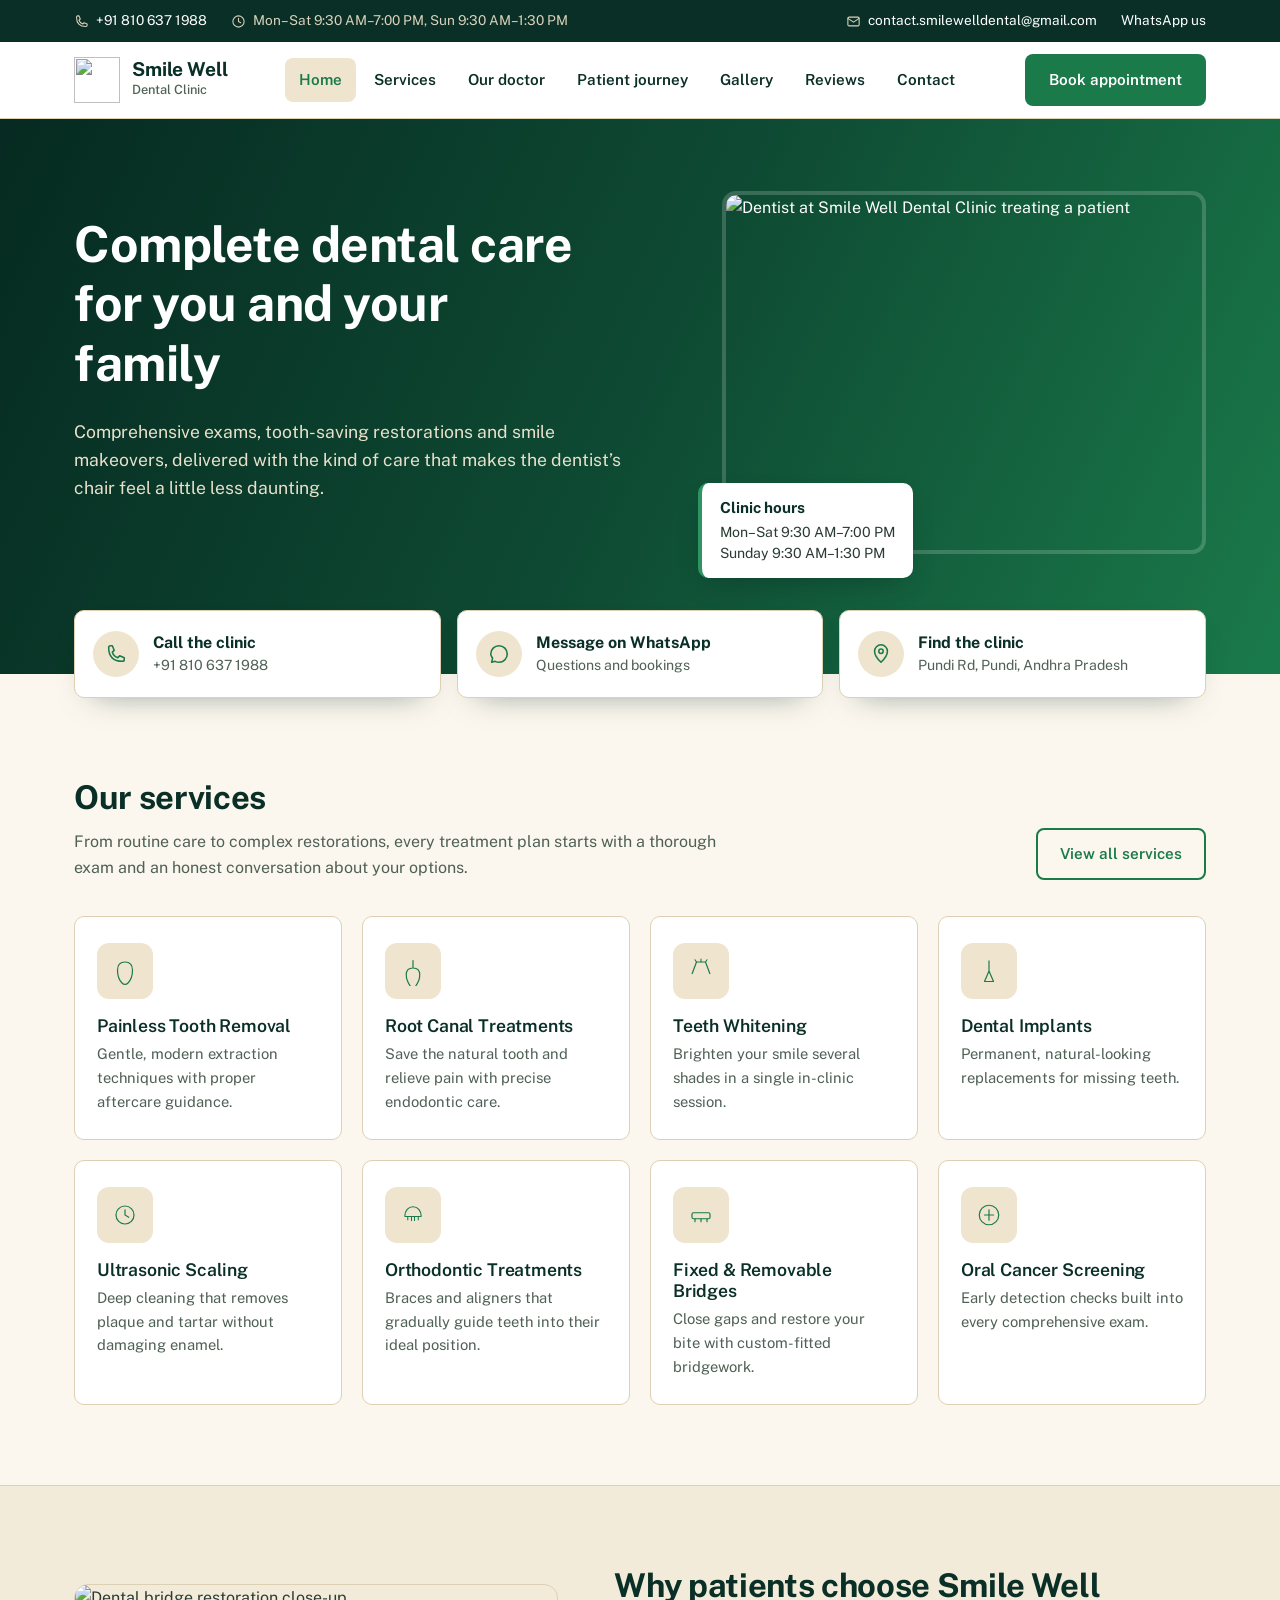
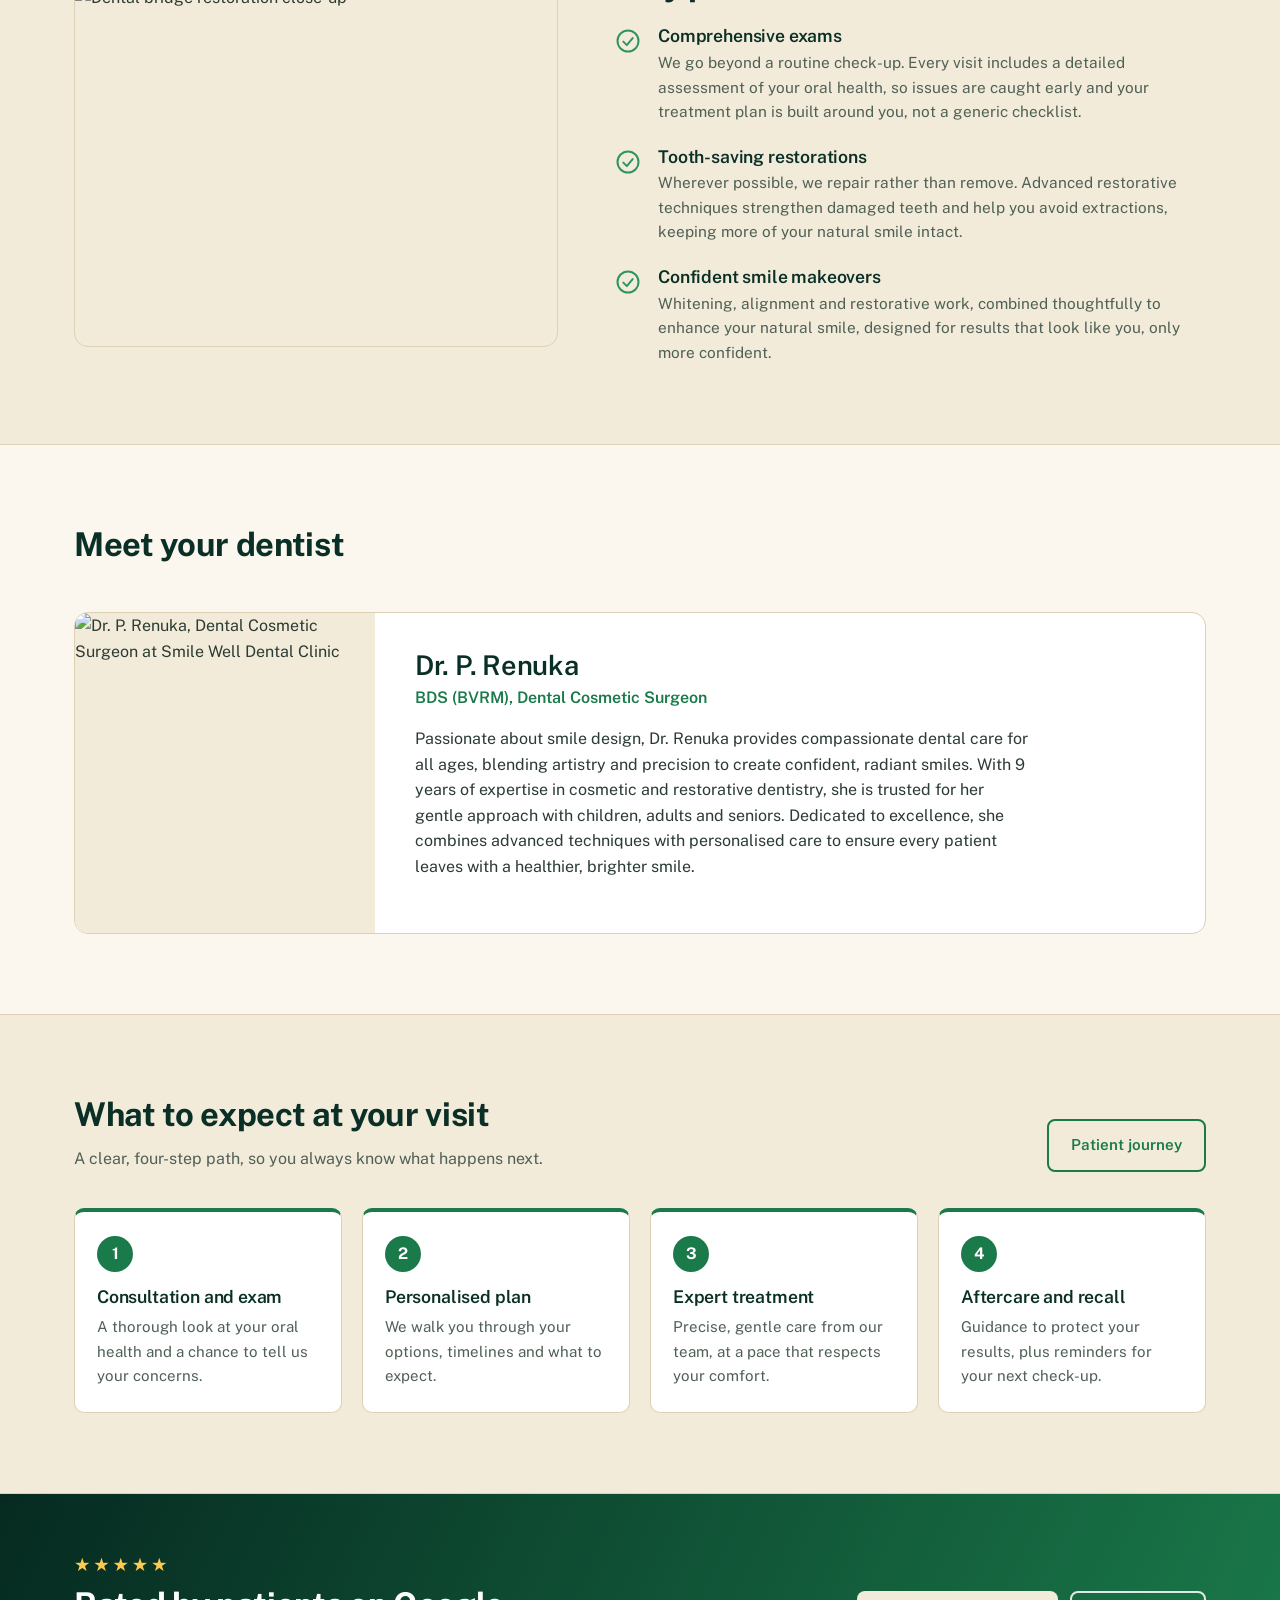
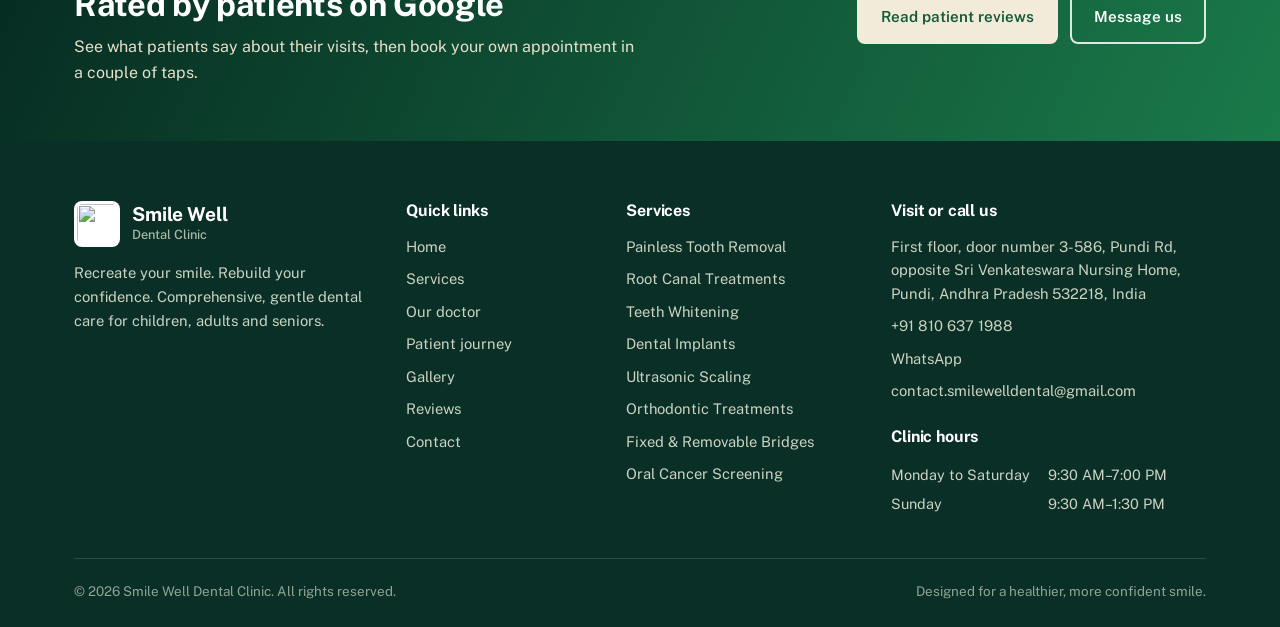
==== index.html @ d3aac513 "Add files via upload" ====
<!DOCTYPE html>
<html lang="en">
<head>
<meta charset="UTF-8">
<meta name="viewport" content="width=device-width, initial-scale=1.0">
<title>Smile Well Dental Clinic — Recreate Your Smile</title>
<meta name="description" content="Smile Well Dental Clinic — comprehensive exams, tooth-saving restorations and confident smile makeovers. Book your appointment by phone or WhatsApp.">
<link rel="preconnect" href="https://fonts.googleapis.com">
<link rel="preconnect" href="https://fonts.gstatic.com" crossorigin>
<link href="https://fonts.googleapis.com/css2?family=Public+Sans:wght@400;500;600;700&display=swap" rel="stylesheet">
<link rel="stylesheet" href="styles.css">
</head>
<body>

<div class="topbar">
  <div class="wrap">
    <ul>
      <li><svg viewBox="0 0 24 24" fill="none" stroke="currentColor" stroke-width="1.7" stroke-linecap="round" stroke-linejoin="round" aria-hidden="true" ><path d="M4 5c0-1 1-2 2-2h2l2 5-2 2c1 3 3 5 6 6l2-2 5 2v2c0 1-1 2-2 2C9 20 4 15 4 5z"/></svg><a href="tel:+918106371988">+91 810 637 1988</a></li>
      <li class="hide-sm"><svg viewBox="0 0 24 24" fill="none" stroke="currentColor" stroke-width="1.7" stroke-linecap="round" stroke-linejoin="round" aria-hidden="true" ><circle cx="12" cy="12" r="9"/><path d="M12 7v5l3.5 2"/></svg>Mon&ndash;Sat 9:30 AM&ndash;7:00 PM, Sun 9:30 AM&ndash;1:30 PM</li>
    </ul>
    <ul>
      <li class="hide-sm"><svg viewBox="0 0 24 24" fill="none" stroke="currentColor" stroke-width="1.7" stroke-linecap="round" stroke-linejoin="round" aria-hidden="true" ><rect x="3" y="5" width="18" height="14" rx="2"/><path d="M3 7l9 6 9-6"/></svg><a href="mailto:contact.smilewelldental@gmail.com">contact.smilewelldental@gmail.com</a></li>
      <li><a href="https://wa.me/918106371988" target="_blank" rel="noopener">WhatsApp us</a></li>
    </ul>
  </div>
</div>
<header class="site">
  <div class="wrap nav">
    <a href="index.html" class="brand" aria-label="Smile Well Dental Clinic, home">
      <img class="mark" src="assets/logo.png" alt="">
      <span><b>Smile Well</b><small>Dental Clinic</small></span>
    </a>
    <nav class="nav-links" id="navLinks" aria-label="Main">
      <a href="index.html" class="active" aria-current="page">Home</a><a href="treatments.html">Services</a><a href="dentist.html">Our doctor</a><a href="how-it-works.html">Patient journey</a><a href="gallery.html">Gallery</a><a href="reviews.html">Reviews</a><a href="contact.html">Contact</a>
    </nav>
    <div class="nav-cta">
      <a class="btn btn-primary" href="contact.html">Book appointment</a>
      <button class="hamburger" id="hamburger" aria-label="Toggle menu" aria-expanded="false" aria-controls="navLinks"><span></span><span></span><span></span></button>
    </div>
  </div>
</header>

<main>
<section class="hero">
  <div class="wrap hero-grid">
    <div class="hero-copy">
      <h1>Complete dental care for you and your family</h1>
      <p class="lead">Comprehensive exams, tooth-saving restorations and smile makeovers, delivered with the kind of care that makes the dentist&rsquo;s chair feel a little less daunting.</p>
    </div>
    <div class="hero-media">
      <img src="assets/hero.jpg" alt="Dentist at Smile Well Dental Clinic treating a patient">
      <div class="hero-hours"><strong>Clinic hours</strong>Mon&ndash;Sat 9:30 AM&ndash;7:00 PM<br>Sunday 9:30 AM&ndash;1:30 PM</div>
    </div>
  </div>
</section>

<section class="quick">
  <div class="wrap quick-grid">
    <a class="quick-tile" href="tel:+918106371988"><span class="q-ico"><svg viewBox="0 0 24 24" fill="none" stroke="currentColor" stroke-width="1.7" stroke-linecap="round" stroke-linejoin="round" aria-hidden="true" ><path d="M4 5c0-1 1-2 2-2h2l2 5-2 2c1 3 3 5 6 6l2-2 5 2v2c0 1-1 2-2 2C9 20 4 15 4 5z"/></svg></span><span><b>Call the clinic</b>+91 810 637 1988</span></a>
    <a class="quick-tile" href="https://wa.me/918106371988" target="_blank" rel="noopener"><span class="q-ico"><svg viewBox="0 0 24 24" fill="none" stroke="currentColor" stroke-width="1.7" stroke-linecap="round" stroke-linejoin="round" aria-hidden="true" ><path d="M3 12c0-5 4-9 9-9s9 4 9 9-4 9-9 9c-1.5 0-3-.4-4.2-1L4 21l1-4.5C3.7 15 3 13.6 3 12z"/></svg></span><span><b>Message on WhatsApp</b>Questions and bookings</span></a>
    <a class="quick-tile" href="contact.html"><span class="q-ico"><svg viewBox="0 0 24 24" fill="none" stroke="currentColor" stroke-width="1.7" stroke-linecap="round" stroke-linejoin="round" aria-hidden="true" ><path d="M12 21s7-6.5 7-12a7 7 0 10-14 0c0 5.5 7 12 7 12z"/><circle cx="12" cy="9" r="2.4"/></svg></span><span><b>Find the clinic</b>Pundi Rd, Pundi, Andhra Pradesh</span></a>
  </div>
</section>

<section class="block">
  <div class="wrap">
    <div class="section-head"><div><h2>Our services</h2><p>From routine care to complex restorations, every treatment plan starts with a thorough exam and an honest conversation about your options.</p></div><a class="btn btn-outline" href="treatments.html">View all services</a></div>
    <div class="services-grid"><a class="service-card" href="treatments.html"><span class="ico-wrap"><svg class="ico" viewBox="0 0 40 40" fill="none"><path d="M20 8c-6 0-10 4-10 11 0 7 3 14 6 17 1.3 1.3 2.6 1.8 4 1.8s2.7-.5 4-1.8c3-3 6-10 6-17 0-7-4-11-10-11z" stroke="currentColor" stroke-width="1.6"/></svg></span><h3>Painless Tooth Removal</h3><p>Gentle, modern extraction techniques with proper aftercare guidance.</p></a><a class="service-card" href="treatments.html"><span class="ico-wrap"><svg class="ico" viewBox="0 0 40 40" fill="none"><path d="M20 6v10M20 16c-6 0-9 4-9 9 0 6 3 12 6 16M20 16c6 0 9 4 9 9 0 6-3 12-6 16" stroke="currentColor" stroke-width="1.6" stroke-linecap="round"/></svg></span><h3>Root Canal Treatments</h3><p>Save the natural tooth and relieve pain with precise endodontic care.</p></a><a class="service-card" href="treatments.html"><span class="ico-wrap"><svg class="ico" viewBox="0 0 40 40" fill="none"><path d="M8 24l6-16h12l6 16" stroke="currentColor" stroke-width="1.6" stroke-linejoin="round"/><path d="M20 8v-4M14 8l-2-3M26 8l2-3" stroke="currentColor" stroke-width="1.4" stroke-linecap="round"/></svg></span><h3>Teeth Whitening</h3><p>Brighten your smile several shades in a single in-clinic session.</p></a><a class="service-card" href="treatments.html"><span class="ico-wrap"><svg class="ico" viewBox="0 0 40 40" fill="none"><path d="M20 6v14M20 20l-6 14h12l-6-14z" stroke="currentColor" stroke-width="1.6" stroke-linejoin="round"/></svg></span><h3>Dental Implants</h3><p>Permanent, natural-looking replacements for missing teeth.</p></a><a class="service-card" href="treatments.html"><span class="ico-wrap"><svg class="ico" viewBox="0 0 40 40" fill="none"><circle cx="20" cy="20" r="12" stroke="currentColor" stroke-width="1.6"/><path d="M20 13v7l5 3" stroke="currentColor" stroke-width="1.6" stroke-linecap="round"/></svg></span><h3>Ultrasonic Scaling</h3><p>Deep cleaning that removes plaque and tartar without damaging enamel.</p></a><a class="service-card" href="treatments.html"><span class="ico-wrap"><svg class="ico" viewBox="0 0 40 40" fill="none"><path d="M9 22c0-8 5-13 11-13s11 5 11 13" stroke="currentColor" stroke-width="1.6"/><path d="M9 22h22M13 22v5M18 22v6M22 22v6M27 22v5" stroke="currentColor" stroke-width="1.4"/></svg></span><h3>Orthodontic Treatments</h3><p>Braces and aligners that gradually guide teeth into their ideal position.</p></a><a class="service-card" href="treatments.html"><span class="ico-wrap"><svg class="ico" viewBox="0 0 40 40" fill="none"><rect x="8" y="17" width="24" height="8" rx="2" stroke="currentColor" stroke-width="1.6"/><path d="M12 25v4M20 25v4M28 25v4" stroke="currentColor" stroke-width="1.6" stroke-linecap="round"/></svg></span><h3>Fixed &amp; Removable Bridges</h3><p>Close gaps and restore your bite with custom-fitted bridgework.</p></a><a class="service-card" href="treatments.html"><span class="ico-wrap"><svg class="ico" viewBox="0 0 40 40" fill="none"><circle cx="20" cy="20" r="13" stroke="currentColor" stroke-width="1.6"/><path d="M20 13v14M14 20h12" stroke="currentColor" stroke-width="1.6" stroke-linecap="round"/></svg></span><h3>Oral Cancer Screening</h3><p>Early detection checks built into every comprehensive exam.</p></a></div>
  </div>
</section>

<section class="block tint">
  <div class="wrap split">
    <div class="split-media"><img src="assets/why-restorations.jpg" alt="Dental bridge restoration close-up"></div>
    <div>
      <h2>Why patients choose Smile Well</h2>
      <ul class="why-list"><li><svg viewBox="0 0 24 24" fill="none" stroke="currentColor" stroke-width="1.7" stroke-linecap="round" stroke-linejoin="round" aria-hidden="true" ><circle cx="12" cy="12" r="9"/><path d="M8 12.5l3 3 5-6"/></svg><div><h3>Comprehensive exams</h3><p>We go beyond a routine check-up. Every visit includes a detailed assessment of your oral health, so issues are caught early and your treatment plan is built around you, not a generic checklist.</p></div></li><li><svg viewBox="0 0 24 24" fill="none" stroke="currentColor" stroke-width="1.7" stroke-linecap="round" stroke-linejoin="round" aria-hidden="true" ><circle cx="12" cy="12" r="9"/><path d="M8 12.5l3 3 5-6"/></svg><div><h3>Tooth-saving restorations</h3><p>Wherever possible, we repair rather than remove. Advanced restorative techniques strengthen damaged teeth and help you avoid extractions, keeping more of your natural smile intact.</p></div></li><li><svg viewBox="0 0 24 24" fill="none" stroke="currentColor" stroke-width="1.7" stroke-linecap="round" stroke-linejoin="round" aria-hidden="true" ><circle cx="12" cy="12" r="9"/><path d="M8 12.5l3 3 5-6"/></svg><div><h3>Confident smile makeovers</h3><p>Whitening, alignment and restorative work, combined thoughtfully to enhance your natural smile, designed for results that look like you, only more confident.</p></div></li></ul>
    </div>
  </div>
</section>

<section class="block">
  <div class="wrap">
    <div class="section-head"><div><h2>Meet your dentist</h2></div></div>
    <div class="doctor-card">
      <div class="doctor-photo"><img src="assets/dr-renuka.jpg" alt="Dr. P. Renuka, Dental Cosmetic Surgeon at Smile Well Dental Clinic"></div>
      <div class="doctor-info">
        <h3 class="doctor-name">Dr. P. Renuka</h3>
        <p class="doctor-title">BDS (BVRM), Dental Cosmetic Surgeon</p>
        <p>Passionate about smile design, Dr. Renuka provides compassionate dental care for all ages, blending artistry and precision to create confident, radiant smiles. With 9 years of expertise in cosmetic and restorative dentistry, she is trusted for her gentle approach with children, adults and seniors. Dedicated to excellence, she combines advanced techniques with personalised care to ensure every patient leaves with a healthier, brighter smile.</p>
        
      </div>
    </div>
  </div>
</section>

<section class="block tint">
  <div class="wrap">
    <div class="section-head"><div><h2>What to expect at your visit</h2><p>A clear, four-step path, so you always know what happens next.</p></div><a class="btn btn-outline" href="how-it-works.html">Patient journey</a></div>
    <ol class="steps"><li class="step"><span class="step-n">1</span><h3>Consultation and exam</h3><p>A thorough look at your oral health and a chance to tell us your concerns.</p></li><li class="step"><span class="step-n">2</span><h3>Personalised plan</h3><p>We walk you through your options, timelines and what to expect.</p></li><li class="step"><span class="step-n">3</span><h3>Expert treatment</h3><p>Precise, gentle care from our team, at a pace that respects your comfort.</p></li><li class="step"><span class="step-n">4</span><h3>Aftercare and recall</h3><p>Guidance to protect your results, plus reminders for your next check-up.</p></li></ol>
  </div>
</section>

<section class="block" id="homeReviews" hidden>
  <div class="wrap">
    <div class="section-head">
      <div><h2>What patients say</h2><p>Reviews shared by patients on our Google listing.</p></div>
      <a class="btn btn-outline" href="reviews.html">All reviews</a>
    </div>
    <div class="reviews-grid" data-reviews="3" data-hide-section></div>
  </div>
</section>

<section class="cta-band">
  <div class="wrap cta-inner">
    <div>
      <div class="stars" aria-label="Five stars">&#9733;&#9733;&#9733;&#9733;&#9733;</div>
      <h2>Rated by patients on Google</h2>
      <p>See what patients say about their visits, then book your own appointment in a couple of taps.</p>
    </div>
    <div class="cta-actions">
      <a class="btn btn-light" href="reviews.html">Read patient reviews</a>
      <a class="btn btn-outline-light" href="https://wa.me/918106371988" target="_blank" rel="noopener">Message us</a>
    </div>
  </div>
</section>
</main>

<footer>
  <div class="wrap">
    <div class="foot-grid">
      <div>
        <div class="brand"><img class="mark" src="assets/logo.png" alt=""><span><b>Smile Well</b><small>Dental Clinic</small></span></div>
        <p class="foot-about">Recreate your smile. Rebuild your confidence. Comprehensive, gentle dental care for children, adults and seniors.</p>
      </div>
      <div><h4>Quick links</h4><ul><li><a href="index.html">Home</a></li><li><a href="treatments.html">Services</a></li><li><a href="dentist.html">Our doctor</a></li><li><a href="how-it-works.html">Patient journey</a></li><li><a href="gallery.html">Gallery</a></li><li><a href="reviews.html">Reviews</a></li><li><a href="contact.html">Contact</a></li></ul></div>
      <div><h4>Services</h4><ul><li><a href="treatments.html">Painless Tooth Removal</a></li><li><a href="treatments.html">Root Canal Treatments</a></li><li><a href="treatments.html">Teeth Whitening</a></li><li><a href="treatments.html">Dental Implants</a></li><li><a href="treatments.html">Ultrasonic Scaling</a></li><li><a href="treatments.html">Orthodontic Treatments</a></li><li><a href="treatments.html">Fixed &amp; Removable Bridges</a></li><li><a href="treatments.html">Oral Cancer Screening</a></li></ul></div>
      <div>
        <h4>Visit or call us</h4>
        <ul class="foot-contact">
          <li>First floor, door number 3-586, Pundi Rd, opposite Sri Venkateswara Nursing Home, Pundi, Andhra Pradesh 532218, India</li>
          <li><a href="tel:+918106371988">+91 810 637 1988</a></li>
          <li><a href="https://wa.me/918106371988" target="_blank" rel="noopener">WhatsApp</a></li>
          <li><a href="mailto:contact.smilewelldental@gmail.com">contact.smilewelldental@gmail.com</a></li>
        </ul>
        <h4 class="mt">Clinic hours</h4>
        <table class="hours"><tr><td>Monday to Saturday</td><td>9:30 AM&ndash;7:00 PM</td></tr><tr><td>Sunday</td><td>9:30 AM&ndash;1:30 PM</td></tr></table>
      </div>
    </div>
    <div class="foot-bottom">
      <span>&copy; 2026 Smile Well Dental Clinic. All rights reserved.</span>
      <span>Designed for a healthier, more confident smile.</span>
    </div>
  </div>
</footer>

<script src="reviews-data.js"></script>
<script src="script.js"></script>
</body>
</html>
---- styles.css ----
:root{
  --navy:#0A2F26;        /* midnight green */
  --blue:#1A7A4A;        /* pine green (primary) */
  --blue-dark:#11593A;
  --blue-tint:#EFE5CF;   /* soft beige */
  --teal:#2E9462;
  --mist:#F3EBDA;        /* beige */
  --line:#DDD0B5;
  --text:#2B3B33;
  --muted:#4F6055;
  --radius:10px;
  --maxw:1180px;
}
*{box-sizing:border-box;}
html{scroll-behavior:smooth;}
@media (prefers-reduced-motion:reduce){
  html{scroll-behavior:auto;}
  *{transition:none !important;animation:none !important;}
}
body{
  margin:0;font-family:'Public Sans',system-ui,-apple-system,'Segoe UI',sans-serif;
  color:var(--text);background:#FBF7EE;line-height:1.6;-webkit-font-smoothing:antialiased;
  display:flex;flex-direction:column;min-height:100vh;
}
main{flex:1;}
h1,h2,h3,h4{color:var(--navy);margin:0 0 .5em;line-height:1.2;font-weight:700;letter-spacing:-0.01em;}
h1{font-size:clamp(2rem,4vw,3.1rem);}
h2{font-size:clamp(1.55rem,2.6vw,2.05rem);}
h3{font-size:1.1rem;font-weight:600;}
p{margin:0 0 1em;}
a{color:var(--blue);text-decoration:none;}
img,svg{display:block;max-width:100%;}
button{font-family:inherit;cursor:pointer;}
:focus-visible{outline:3px solid var(--blue);outline-offset:2px;}
.wrap{max-width:var(--maxw);margin:0 auto;padding:0 24px;}

/* ---------- Top utility bar ---------- */
.topbar{background:var(--navy);color:#D9D2BC;font-size:.85rem;}
.topbar .wrap{display:flex;justify-content:space-between;align-items:center;gap:8px 24px;min-height:42px;flex-wrap:wrap;}
.topbar ul{list-style:none;margin:0;padding:0;display:flex;gap:6px 24px;flex-wrap:wrap;align-items:center;}
.topbar li{display:flex;align-items:center;}
.topbar a{color:#fff;}
.topbar a:hover{text-decoration:underline;}
.topbar svg{width:15px;height:15px;margin-right:7px;flex:none;}

/* ---------- Header ---------- */
header.site{position:sticky;top:0;z-index:50;background:#fff;border-bottom:1px solid var(--line);}
.nav{display:flex;align-items:center;justify-content:space-between;gap:20px;min-height:76px;}
.brand{display:flex;align-items:center;gap:12px;color:var(--navy);}
.brand .mark{width:46px;height:46px;object-fit:contain;flex:none;}
.brand b{display:block;font-size:1.2rem;line-height:1.1;font-weight:700;}
.brand small{display:block;font-size:.8rem;color:var(--muted);font-weight:500;}
.nav-links{display:flex;gap:4px;align-items:center;}
.nav-links a{color:var(--navy);font-weight:600;font-size:.95rem;padding:10px 14px;border-radius:8px;}
.nav-links a:hover{background:var(--mist);}
.nav-links a.active{color:var(--blue);background:var(--blue-tint);}
.nav-cta{display:flex;align-items:center;gap:10px;}
.hamburger{display:none;background:none;border:1px solid var(--line);border-radius:8px;padding:10px;}
.hamburger span{display:block;width:22px;height:2px;background:var(--navy);margin:4px 0;border-radius:2px;}

/* ---------- Buttons ---------- */
.btn{
  display:inline-flex;align-items:center;justify-content:center;gap:8px;
  padding:12px 22px;border-radius:8px;border:2px solid transparent;
  font-weight:600;font-size:.95rem;white-space:nowrap;font-family:inherit;
  transition:background .2s,color .2s,border-color .2s;
}
.btn-primary{background:var(--blue);color:#fff;}
.btn-primary:hover{background:var(--blue-dark);}
.btn-outline{border-color:var(--blue);color:var(--blue);background:transparent;}
.btn-outline:hover{background:var(--blue);color:#fff;}
.btn-light{background:#F3EBDA;color:var(--blue-dark);}
.btn-light:hover{background:#E8DCC2;}
.btn-outline-light{border-color:rgba(255,255,255,.85);color:#fff;background:transparent;}
.btn-outline-light:hover{background:#F3EBDA;color:var(--blue-dark);}
.btn[disabled]{opacity:.7;cursor:progress;}

/* ---------- Hero ---------- */
.hero{background:linear-gradient(115deg,#062A21 0%,#0E4A33 50%,#1A7A4A 100%);color:#fff;padding:72px 0 120px;}
.hero-grid{display:grid;grid-template-columns:1.1fr .9fr;gap:56px;align-items:center;}
.hero h1{color:#fff;max-width:16ch;}
.hero .lead{font-size:1.1rem;color:#E8E0CB;max-width:50ch;margin-bottom:1.6em;}
.hero-ctas{display:flex;gap:12px;flex-wrap:wrap;}
.hero-media{position:relative;}
.hero-media img{width:100%;aspect-ratio:4/3;object-fit:cover;border-radius:14px;border:4px solid rgba(255,255,255,.18);}
.hero-hours{
  position:absolute;left:-24px;bottom:-24px;background:#fff;color:var(--text);
  border-radius:var(--radius);padding:14px 18px;font-size:.88rem;line-height:1.5;
  box-shadow:0 12px 30px -12px rgba(8,35,31,.45);border-left:4px solid var(--teal);
}
.hero-hours strong{display:block;color:var(--navy);font-size:.95rem;margin-bottom:2px;}

/* ---------- Quick access ---------- */
.quick{margin-top:-64px;position:relative;z-index:5;}
.quick-grid{display:grid;grid-template-columns:repeat(3,1fr);gap:16px;}
.quick-tile{
  display:flex;gap:14px;align-items:center;background:#fff;border:1px solid var(--line);
  border-radius:var(--radius);padding:20px 18px;color:var(--muted);font-size:.88rem;line-height:1.4;
  box-shadow:0 14px 32px -20px rgba(8,35,31,.5);transition:border-color .2s;
}
.quick-tile b{display:block;color:var(--navy);font-size:1rem;margin-bottom:2px;}
.quick-tile:hover{border-color:var(--blue);}
.q-ico{width:46px;height:46px;border-radius:50%;background:var(--blue-tint);color:var(--blue);display:flex;align-items:center;justify-content:center;flex:none;}
.q-ico svg{width:22px;height:22px;}

/* ---------- Sections ---------- */
.block{padding:80px 0;}
.block.tint{background:var(--mist);border-top:1px solid var(--line);border-bottom:1px solid var(--line);}
.section-head{display:flex;justify-content:space-between;align-items:flex-end;gap:24px;margin-bottom:36px;flex-wrap:wrap;}
.section-head > div{max-width:680px;}
.section-head p{color:var(--muted);margin:0;}
.section-head h2{margin-bottom:.35em;}

/* ---------- Page banner (inner pages) ---------- */
.page-banner{background:linear-gradient(115deg,#062A21 0%,#0E4A33 100%);color:#fff;padding:44px 0 52px;}
.page-banner h1{color:#fff;font-size:clamp(1.8rem,3.4vw,2.6rem);margin-bottom:.35em;}
.page-banner p{color:#E8E0CB;max-width:62ch;margin:0;font-size:1.05rem;}
.crumbs{display:flex;gap:10px;font-size:.85rem;color:#CFC7AE;margin-bottom:18px;}
.crumbs a{color:#fff;}
.crumbs a:hover{text-decoration:underline;}

/* ---------- Services ---------- */
.services-grid{display:grid;grid-template-columns:repeat(4,1fr);gap:20px;}
.service-card{
  display:block;background:#fff;border:1px solid var(--line);border-radius:var(--radius);
  padding:26px 22px;color:var(--text);transition:border-color .2s, box-shadow .2s;
}
a.service-card:hover{border-color:var(--blue);box-shadow:0 10px 24px -18px rgba(8,35,31,.6);}
.ico-wrap{width:56px;height:56px;border-radius:12px;background:var(--blue-tint);color:var(--blue);display:flex;align-items:center;justify-content:center;margin-bottom:16px;}
.ico-wrap .ico{width:30px;height:30px;}
.service-card h3{margin-bottom:.35em;}
.service-card p{font-size:.92rem;color:var(--muted);margin:0;}

/* ---------- Split: image + list ---------- */
.split{display:grid;grid-template-columns:.9fr 1.1fr;gap:56px;align-items:center;}
.split-media img{width:100%;aspect-ratio:4/3;object-fit:cover;border-radius:14px;border:1px solid var(--line);}
.why-list{list-style:none;margin:20px 0 0;padding:0;display:flex;flex-direction:column;gap:22px;}
.why-list li{display:flex;gap:16px;align-items:flex-start;}
.why-list svg{width:28px;height:28px;color:var(--teal);flex:none;margin-top:2px;}
.why-list h3{margin-bottom:.2em;}
.why-list p{margin:0;color:var(--muted);font-size:.96rem;}

/* ---------- Doctor ---------- */
.doctor-card{display:grid;grid-template-columns:300px 1fr;background:#fff;border:1px solid var(--line);border-radius:14px;overflow:hidden;}
.doctor-photo{background:var(--mist);}
.doctor-photo img{width:100%;height:100%;min-height:320px;object-fit:cover;}
.doctor-info{padding:36px 40px;display:flex;flex-direction:column;align-items:flex-start;}
.doctor-name{font-size:1.7rem;margin-bottom:.1em;}
.doctor-title{color:var(--blue);font-weight:600;margin-bottom:1em;}
.doctor-info > p{max-width:62ch;}
.facts{display:grid;grid-template-columns:repeat(2,1fr);gap:0;margin:6px 0 26px;width:100%;border-top:1px solid var(--line);}
.facts div{padding:12px 16px 12px 0;border-bottom:1px solid var(--line);}
.facts dt{font-size:.82rem;color:var(--muted);font-weight:500;}
.facts dd{margin:0;color:var(--navy);font-weight:600;}

/* ---------- Steps ---------- */
.steps{list-style:none;margin:0;padding:0;display:grid;grid-template-columns:repeat(4,1fr);gap:20px;counter-reset:step;}
.step{background:#fff;border:1px solid var(--line);border-top:4px solid var(--blue);border-radius:var(--radius);padding:24px 22px;}
.step-n{display:flex;width:36px;height:36px;border-radius:50%;background:var(--blue);color:#fff;font-weight:700;align-items:center;justify-content:center;margin-bottom:14px;}
.step p{margin:0;color:var(--muted);font-size:.94rem;}

/* ---------- CTA band ---------- */
.cta-band{background:linear-gradient(115deg,#062A21 0%,#1A7A4A 100%);color:#fff;padding:56px 0;}
.cta-inner{display:flex;justify-content:space-between;align-items:center;gap:28px;flex-wrap:wrap;}
.cta-band h2{color:#fff;margin-bottom:.3em;}
.cta-band p{color:#E8E0CB;margin:0;max-width:56ch;}
.cta-actions{display:flex;gap:12px;flex-wrap:wrap;}
.stars{color:#FFC94D;letter-spacing:.15em;font-size:1.15rem;margin-bottom:6px;}

/* ---------- Gallery ---------- */
.gallery-grid{display:grid;grid-template-columns:repeat(3,1fr);gap:20px;}
.gallery-slot{margin:0;background:#fff;border:1px solid var(--line);border-radius:var(--radius);overflow:hidden;}
.gallery-slot img{width:100%;aspect-ratio:4/3;object-fit:cover;}
.gallery-slot figcaption{padding:12px 16px;font-size:.9rem;font-weight:500;color:var(--navy);border-top:1px solid var(--line);}

/* ---------- Contact ---------- */
.contact-grid{display:grid;grid-template-columns:1fr 1.1fr;gap:32px;align-items:start;}
.panel{background:#fff;border:1px solid var(--line);border-radius:14px;padding:30px;}
.panel-title{font-size:1.25rem;margin-bottom:1em;padding-bottom:.7em;border-bottom:1px solid var(--line);}
.contact-list{list-style:none;margin:0;padding:0;display:flex;flex-direction:column;gap:18px;}
.contact-list li{display:flex;gap:14px;align-items:flex-start;font-size:.95rem;}
.contact-list strong{color:var(--navy);}
.contact-list .ic{width:22px;height:22px;color:var(--blue);flex:none;margin-top:2px;}
.contact-list a{color:var(--blue);}
.contact-list a:hover{text-decoration:underline;}
.map-embed{border-radius:14px;overflow:hidden;border:1px solid var(--line);margin-top:24px;}
.map-embed iframe{width:100%;height:260px;border:0;display:block;}
form{display:grid;grid-template-columns:1fr 1fr;gap:16px;}
.field{display:flex;flex-direction:column;gap:6px;}
.field.full,form .btn,.form-note{grid-column:1 / -1;}
.field label{font-size:.85rem;font-weight:600;color:var(--navy);}
.field input,.field select,.field textarea{
  padding:12px 14px;border-radius:8px;border:1px solid #C9BEA3;background:#fff;
  font-family:inherit;font-size:.95rem;color:var(--text);
}
.field textarea{resize:vertical;min-height:90px;}
.field input:focus,.field select:focus,.field textarea:focus{outline:3px solid var(--blue-tint);border-color:var(--blue);}
.form-note{font-size:.85rem;color:var(--muted);margin:0;}

/* ---------- Footer ---------- */
footer{background:var(--navy);color:#CBD3C2;padding:60px 0 24px;margin-top:auto;}
.foot-grid{display:grid;grid-template-columns:1.3fr .8fr 1fr 1.4fr;gap:40px;padding-bottom:40px;border-bottom:1px solid rgba(255,255,255,.14);}
footer .brand{color:#fff;margin-bottom:14px;}
footer .brand small{color:#AAB9A6;}
footer .brand .mark{background:#fff;border-radius:8px;padding:3px;}
.foot-about{font-size:.92rem;max-width:34ch;}
footer h4{color:#fff;font-size:1rem;margin:0 0 14px;}
footer h4.mt{margin-top:24px;}
footer ul{list-style:none;margin:0;padding:0;display:flex;flex-direction:column;gap:9px;font-size:.92rem;}
footer a{color:#CBD3C2;}
footer a:hover{color:#fff;text-decoration:underline;}
.hours{font-size:.9rem;border-collapse:collapse;}
.hours td{padding:3px 18px 3px 0;vertical-align:top;}
.foot-bottom{display:flex;justify-content:space-between;gap:10px;flex-wrap:wrap;padding-top:22px;font-size:.84rem;color:#8FA495;}

/* ---------- Responsive ---------- */
@media (max-width:1020px){
  .hero-grid,.split,.contact-grid{grid-template-columns:1fr;}
  .hero{padding-bottom:110px;}
  .hero-media{max-width:520px;}
  .hero-hours{left:12px;}
  .services-grid{grid-template-columns:repeat(2,1fr);}
  .steps{grid-template-columns:repeat(2,1fr);}
  .gallery-grid{grid-template-columns:repeat(2,1fr);}
  .doctor-card{grid-template-columns:1fr;}
  .doctor-photo img{min-height:0;aspect-ratio:16/10;object-position:center 25%;}
  .foot-grid{grid-template-columns:1fr 1fr;}
}
@media (max-width:860px){
  .quick-grid{grid-template-columns:1fr;}
}
@media (max-width:900px){
  .hamburger{display:block;}
  .nav-links{
    display:none;position:absolute;top:100%;left:0;right:0;background:#fff;
    flex-direction:column;align-items:stretch;gap:2px;padding:12px 24px 20px;
    border-bottom:1px solid var(--line);box-shadow:0 18px 30px -20px rgba(8,35,31,.5);
  }
  .nav-links.open{display:flex;}
  .nav-links a{padding:12px 14px;}
}
@media (max-width:620px){
  .hide-sm{display:none !important;}
  .nav-cta .btn{display:none;}
  .block{padding:56px 0;}
  .quick-grid,.services-grid,.steps,.gallery-grid,.foot-grid{grid-template-columns:1fr;}
  .facts{grid-template-columns:1fr;}
  form{grid-template-columns:1fr;}
  .doctor-info,.panel{padding:24px 20px;}
  .hero{padding:48px 0 100px;}
  .hero-hours{position:static;margin-top:14px;}
  .cta-actions .btn{flex:1;}
}

/* ---------- Reviews ---------- */
[hidden]{display:none !important;}
.rating-panel{display:flex;align-items:center;gap:20px 36px;flex-wrap:wrap;background:#fff;border:1px solid var(--line);border-radius:14px;padding:28px 32px;margin-bottom:32px;}
.rating-score{display:flex;flex-direction:column;align-items:flex-start;padding-right:36px;border-right:1px solid var(--line);}
.rating-score b{font-size:2.8rem;line-height:1;color:var(--navy);}
.rating-score small{color:var(--muted);font-size:.85rem;}
.rating-text{flex:1;min-width:240px;}
.rating-text h2{font-size:1.35rem;margin-bottom:.25em;}
.rating-text p{margin:0;color:var(--muted);}
.rating-actions{display:flex;gap:12px;flex-wrap:wrap;}
.reviews-grid{display:grid;grid-template-columns:repeat(3,1fr);gap:20px;}
.review{margin:0;background:#fff;border:1px solid var(--line);border-radius:var(--radius);padding:24px 22px;display:flex;flex-direction:column;gap:14px;}
.r-stars{color:#E8A317;letter-spacing:.12em;font-size:1.1rem;}
.review blockquote{margin:0;color:var(--text);flex:1;}
.review figcaption{display:flex;flex-wrap:wrap;align-items:baseline;gap:2px 10px;font-size:.88rem;border-top:1px solid var(--line);padding-top:12px;}
.review figcaption b{color:var(--navy);}
.review figcaption span{color:var(--muted);}
.review figcaption em{font-style:normal;color:var(--blue);margin-left:auto;font-weight:600;}
@media (max-width:1020px){ .reviews-grid{grid-template-columns:repeat(2,1fr);} }
@media (max-width:760px){ .rating-score{border-right:0;padding-right:0;} }
@media (max-width:620px){ .reviews-grid{grid-template-columns:1fr;} .rating-panel{padding:22px 20px;} }

.embed-wrap{margin-top:8px;min-height:120px;}
.reviews-grid:not([hidden]) + .embed-wrap{margin-top:32px;}
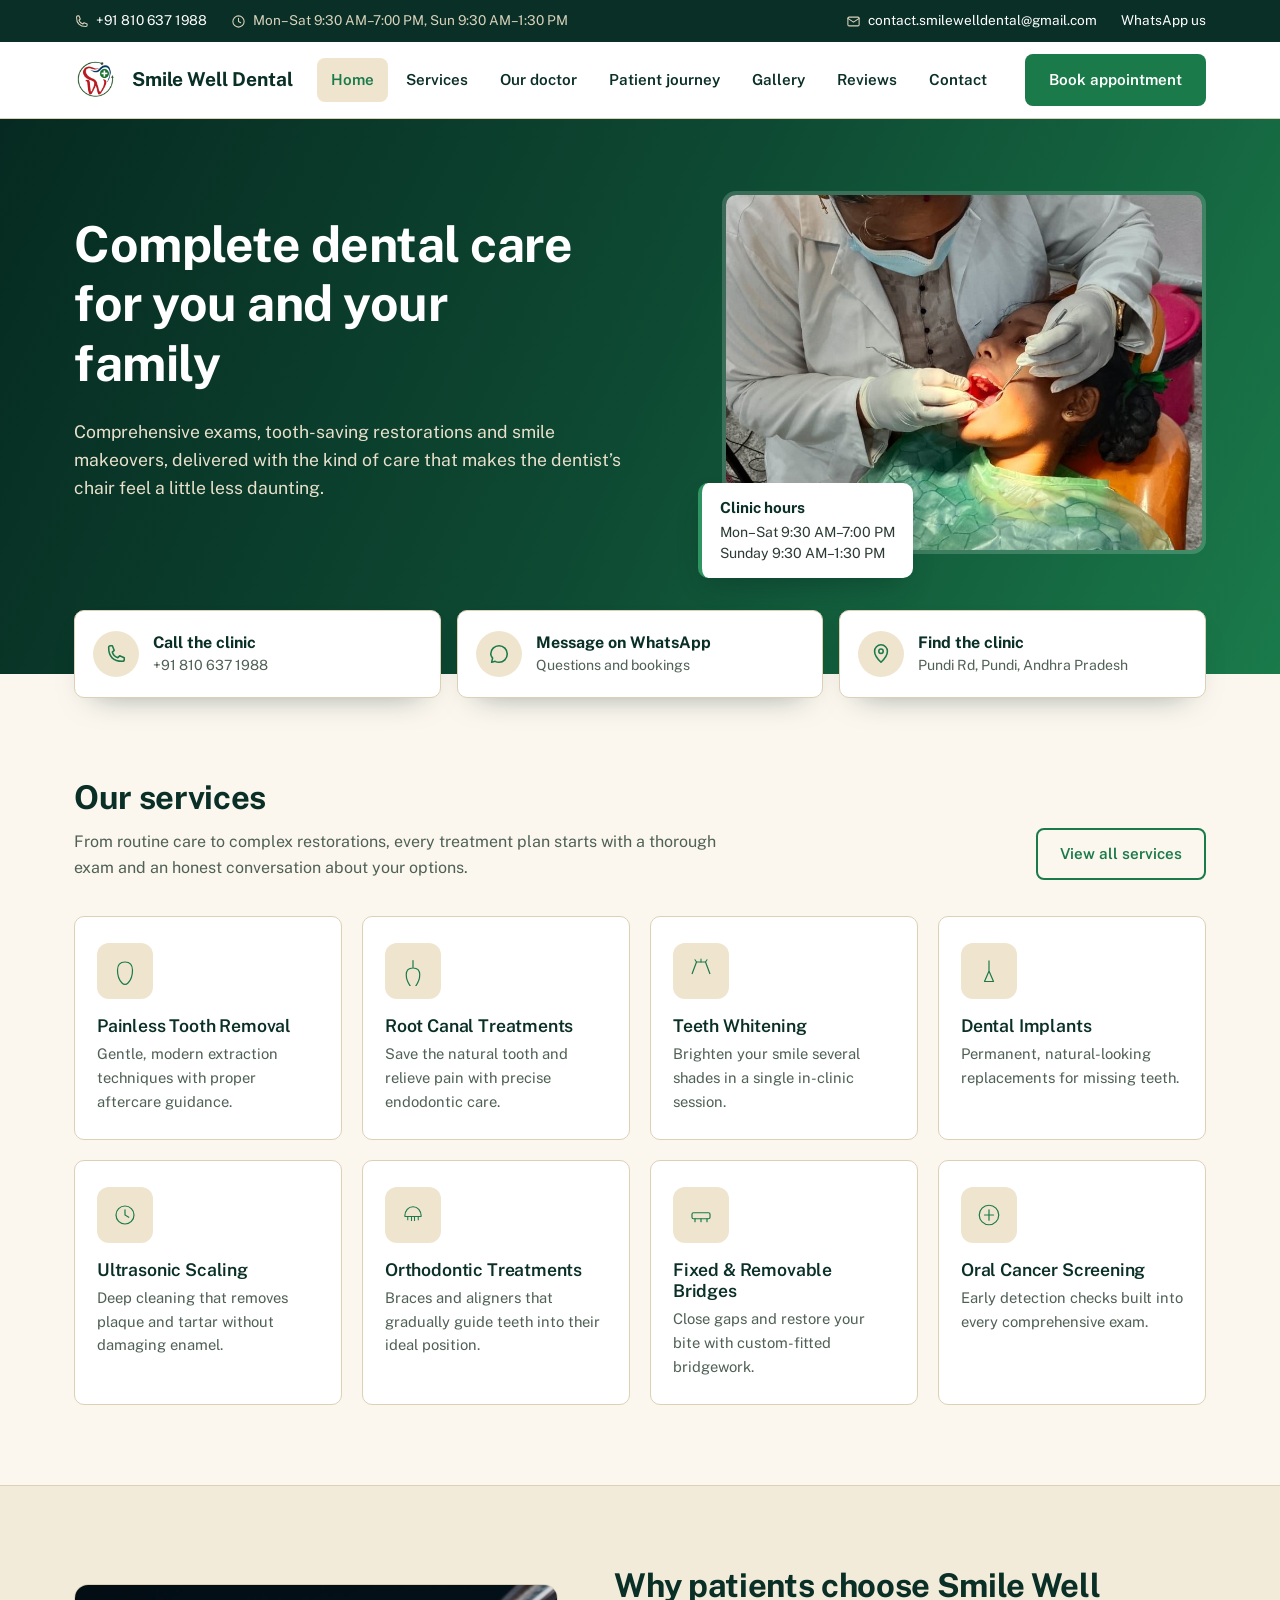
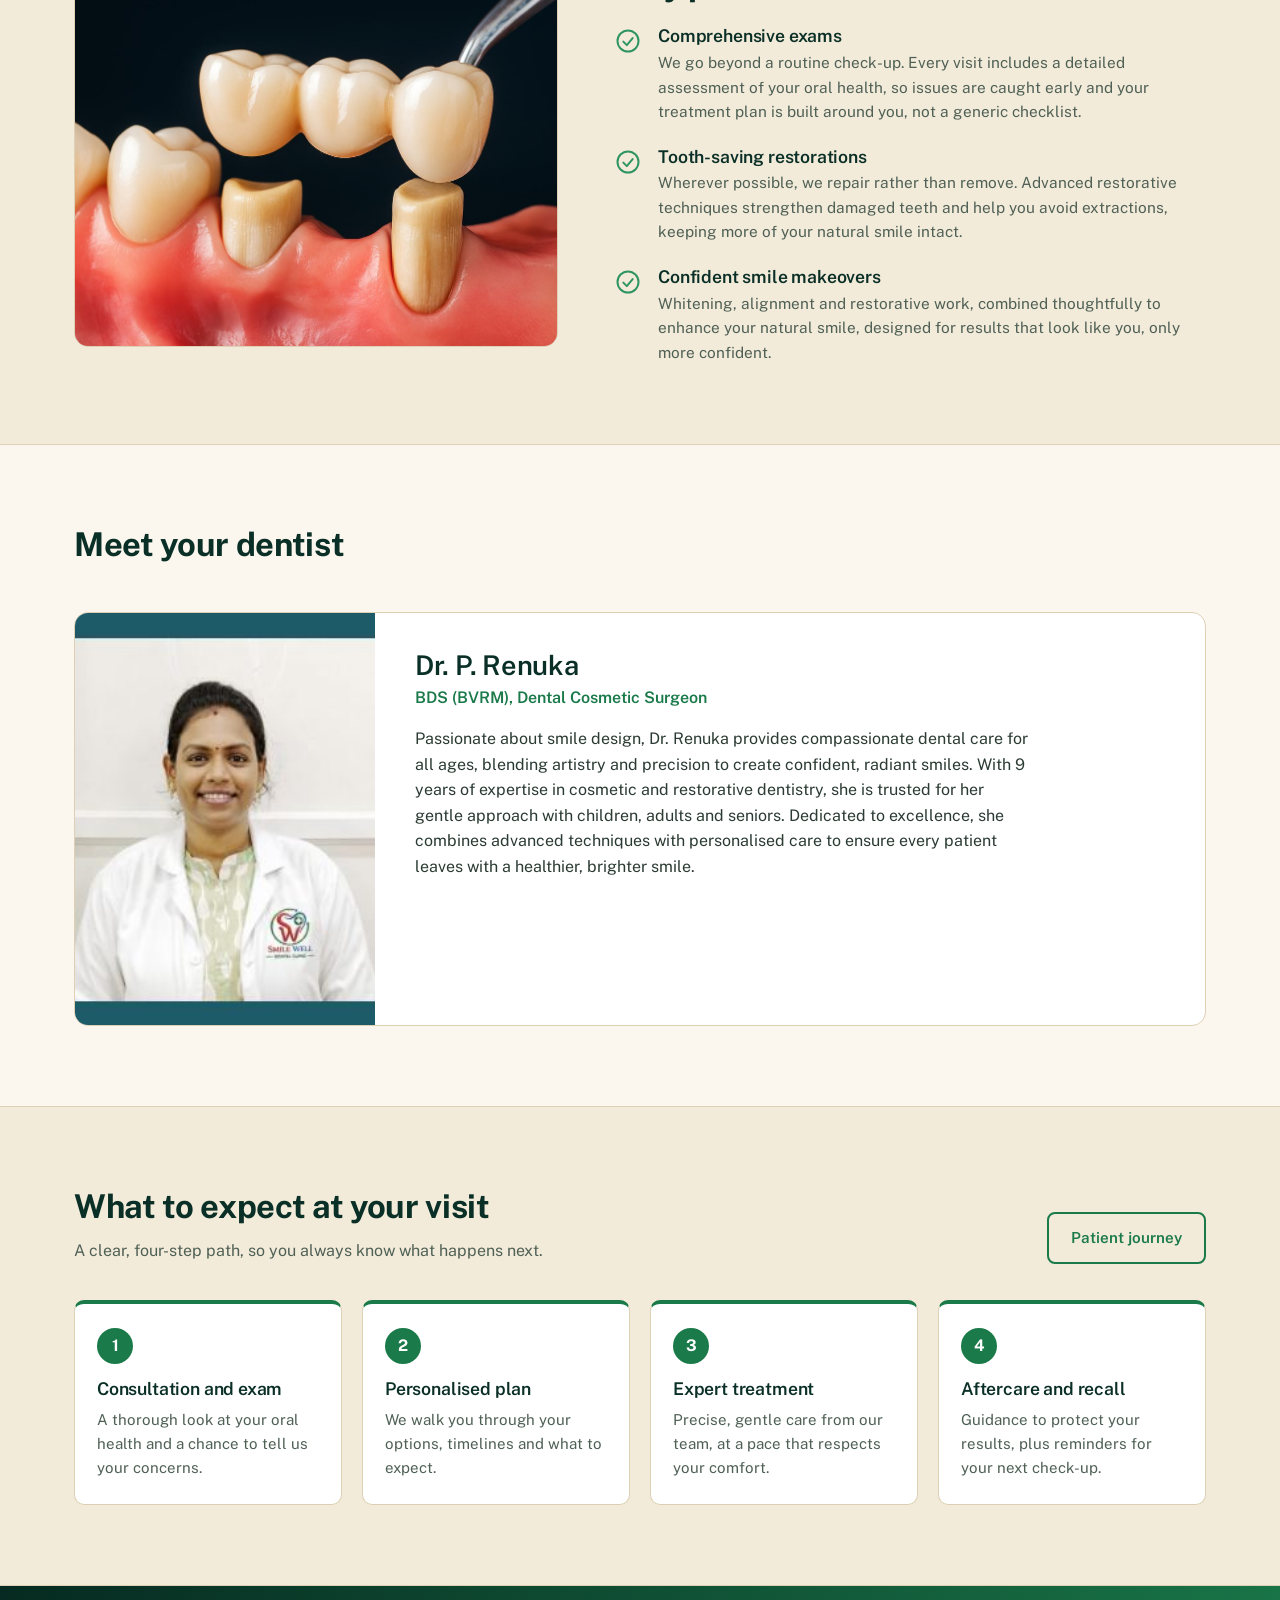
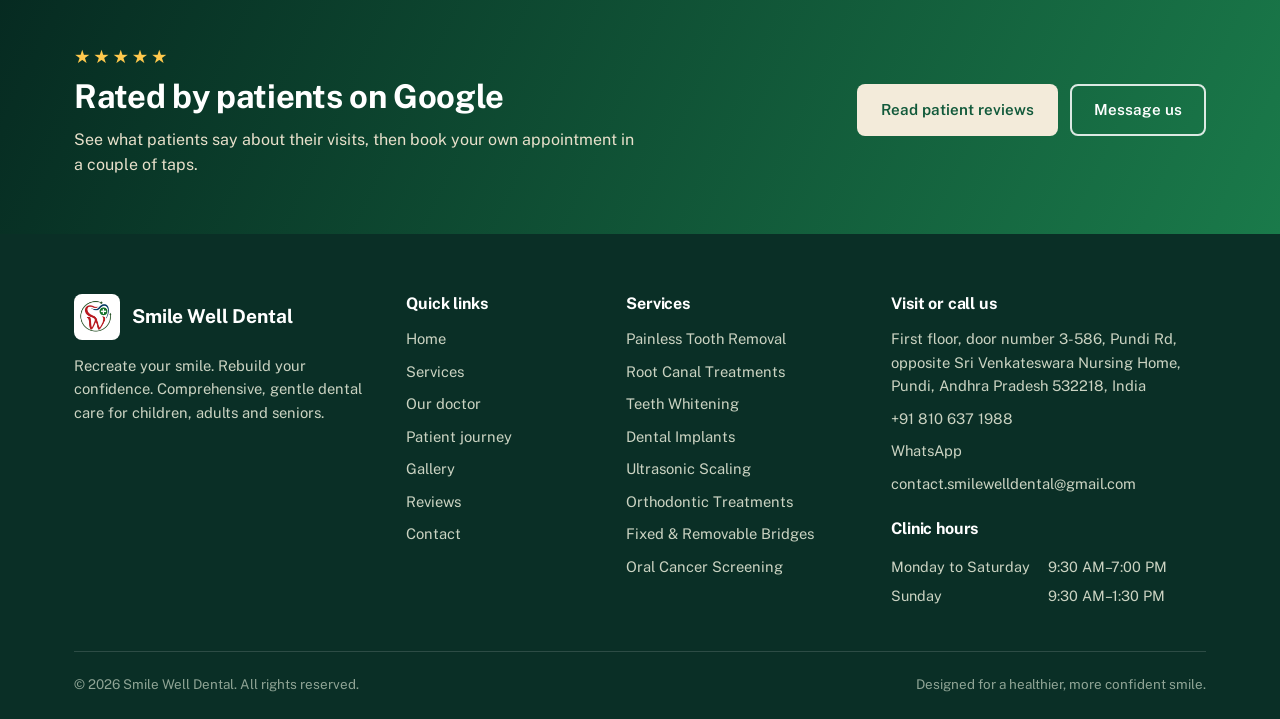
==== commit bd99f3b8: "Add files via upload" ====
--- a/index.html
+++ b/index.html
@@ -3,8 +3,8 @@
 <head>
 <meta charset="UTF-8">
 <meta name="viewport" content="width=device-width, initial-scale=1.0">
-<title>Smile Well Dental Clinic — Recreate Your Smile</title>
-<meta name="description" content="Smile Well Dental Clinic — comprehensive exams, tooth-saving restorations and confident smile makeovers. Book your appointment by phone or WhatsApp.">
+<title>Smile Well Dental — Recreate Your Smile</title>
+<meta name="description" content="Smile Well Dental — comprehensive exams, tooth-saving restorations and confident smile makeovers. Book your appointment by phone or WhatsApp.">
 <link rel="preconnect" href="https://fonts.googleapis.com">
 <link rel="preconnect" href="https://fonts.gstatic.com" crossorigin>
 <link href="https://fonts.googleapis.com/css2?family=Public+Sans:wght@400;500;600;700&display=swap" rel="stylesheet">
@@ -26,9 +26,9 @@
 </div>
 <header class="site">
   <div class="wrap nav">
-    <a href="index.html" class="brand" aria-label="Smile Well Dental Clinic, home">
-      <img class="mark" src="assets/logo.png" alt="">
-      <span><b>Smile Well</b><small>Dental Clinic</small></span>
+    <a href="index.html" class="brand" aria-label="Smile Well Dental, home">
+      <img class="mark" src="logo.png" alt="">
+      <span><b>Smile Well Dental</b></span>
     </a>
     <nav class="nav-links" id="navLinks" aria-label="Main">
       <a href="index.html" class="active" aria-current="page">Home</a><a href="treatments.html">Services</a><a href="dentist.html">Our doctor</a><a href="how-it-works.html">Patient journey</a><a href="gallery.html">Gallery</a><a href="reviews.html">Reviews</a><a href="contact.html">Contact</a>
@@ -48,7 +48,7 @@
       <p class="lead">Comprehensive exams, tooth-saving restorations and smile makeovers, delivered with the kind of care that makes the dentist&rsquo;s chair feel a little less daunting.</p>
     </div>
     <div class="hero-media">
-      <img src="assets/hero.jpg" alt="Dentist at Smile Well Dental Clinic treating a patient">
+      <img src="hero.jpg" alt="Dentist at Smile Well Dental treating a patient">
       <div class="hero-hours"><strong>Clinic hours</strong>Mon&ndash;Sat 9:30 AM&ndash;7:00 PM<br>Sunday 9:30 AM&ndash;1:30 PM</div>
     </div>
   </div>
@@ -71,7 +71,7 @@
 
 <section class="block tint">
   <div class="wrap split">
-    <div class="split-media"><img src="assets/why-restorations.jpg" alt="Dental bridge restoration close-up"></div>
+    <div class="split-media"><img src="why-restorations.jpg" alt="Dental bridge restoration close-up"></div>
     <div>
       <h2>Why patients choose Smile Well</h2>
       <ul class="why-list"><li><svg viewBox="0 0 24 24" fill="none" stroke="currentColor" stroke-width="1.7" stroke-linecap="round" stroke-linejoin="round" aria-hidden="true" ><circle cx="12" cy="12" r="9"/><path d="M8 12.5l3 3 5-6"/></svg><div><h3>Comprehensive exams</h3><p>We go beyond a routine check-up. Every visit includes a detailed assessment of your oral health, so issues are caught early and your treatment plan is built around you, not a generic checklist.</p></div></li><li><svg viewBox="0 0 24 24" fill="none" stroke="currentColor" stroke-width="1.7" stroke-linecap="round" stroke-linejoin="round" aria-hidden="true" ><circle cx="12" cy="12" r="9"/><path d="M8 12.5l3 3 5-6"/></svg><div><h3>Tooth-saving restorations</h3><p>Wherever possible, we repair rather than remove. Advanced restorative techniques strengthen damaged teeth and help you avoid extractions, keeping more of your natural smile intact.</p></div></li><li><svg viewBox="0 0 24 24" fill="none" stroke="currentColor" stroke-width="1.7" stroke-linecap="round" stroke-linejoin="round" aria-hidden="true" ><circle cx="12" cy="12" r="9"/><path d="M8 12.5l3 3 5-6"/></svg><div><h3>Confident smile makeovers</h3><p>Whitening, alignment and restorative work, combined thoughtfully to enhance your natural smile, designed for results that look like you, only more confident.</p></div></li></ul>
@@ -83,7 +83,7 @@
   <div class="wrap">
     <div class="section-head"><div><h2>Meet your dentist</h2></div></div>
     <div class="doctor-card">
-      <div class="doctor-photo"><img src="assets/dr-renuka.jpg" alt="Dr. P. Renuka, Dental Cosmetic Surgeon at Smile Well Dental Clinic"></div>
+      <div class="doctor-photo"><img src="dr-renuka.jpg" alt="Dr. P. Renuka, Dental Cosmetic Surgeon at Smile Well Dental"></div>
       <div class="doctor-info">
         <h3 class="doctor-name">Dr. P. Renuka</h3>
         <p class="doctor-title">BDS (BVRM), Dental Cosmetic Surgeon</p>
@@ -130,7 +130,7 @@
   <div class="wrap">
     <div class="foot-grid">
       <div>
-        <div class="brand"><img class="mark" src="assets/logo.png" alt=""><span><b>Smile Well</b><small>Dental Clinic</small></span></div>
+        <div class="brand"><img class="mark" src="logo.png" alt=""><span><b>Smile Well Dental</b></span></div>
         <p class="foot-about">Recreate your smile. Rebuild your confidence. Comprehensive, gentle dental care for children, adults and seniors.</p>
       </div>
       <div><h4>Quick links</h4><ul><li><a href="index.html">Home</a></li><li><a href="treatments.html">Services</a></li><li><a href="dentist.html">Our doctor</a></li><li><a href="how-it-works.html">Patient journey</a></li><li><a href="gallery.html">Gallery</a></li><li><a href="reviews.html">Reviews</a></li><li><a href="contact.html">Contact</a></li></ul></div>
@@ -148,7 +148,7 @@
       </div>
     </div>
     <div class="foot-bottom">
-      <span>&copy; 2026 Smile Well Dental Clinic. All rights reserved.</span>
+      <span>&copy; 2026 Smile Well Dental. All rights reserved.</span>
       <span>Designed for a healthier, more confident smile.</span>
     </div>
   </div>
